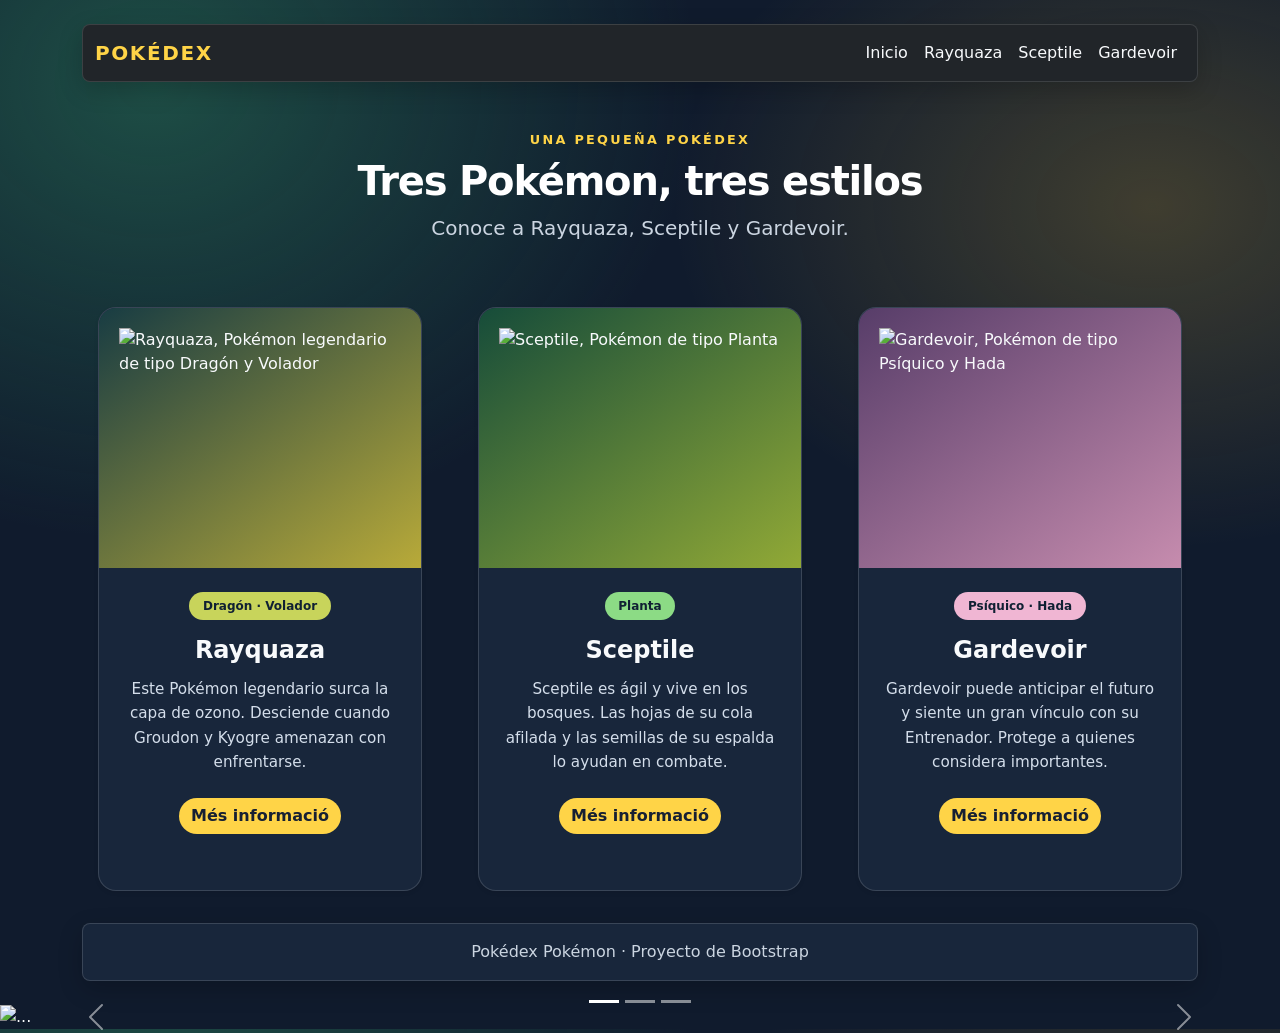
==== index.html @ 6d461c9d "first commit" ====
﻿<!DOCTYPE html>
<html lang="es">
<head>
    <meta charset="UTF-8">
    <meta name="viewport" content="width=device-width, initial-scale=1.0">
    <meta name="description" content="Descubre a Rayquaza, Sceptile y Gardevoir.">

    <title>Pokédex | Pokémon</title>
    <link href="https://cdn.jsdelivr.net/npm/bootstrap@5.3.8/dist/css/bootstrap.min.css" rel="stylesheet" integrity="sha384-sRIl4kxILFvY47J16cr9ZwB07vP4J8+LH7qKQnuqkuIAvNWLzeN8tE5YBujZqJLB" crossorigin="anonymous">
    <link rel="stylesheet" href="css/main.css">
</head>
<body>
    <div class="container my-4">
        <nav class="navbar navbar-expand-lg navbar-dark bg-dark rounded-3">
            <div class="container">
                <a class="navbar-brand" href="#inicio">Pokédex</a>
                <button class="navbar-toggler" type="button" data-bs-toggle="collapse" data-bs-target="#navbarNav" aria-controls="navbarNav" aria-expanded="false" aria-label="Abrir navegación">
                    <span class="navbar-toggler-icon"></span>
                </button>
                <div class="collapse navbar-collapse" id="navbarNav">
                    <ul class="navbar-nav ms-auto">
                        <li class="nav-item"><a class="nav-link active" href="#inicio">Inicio</a></li>
                        <li class="nav-item"><a class="nav-link" href="Paginas/Rayquaza.html">Rayquaza</a></li>
                        <li class="nav-item"><a class="nav-link" href="Paginas/Sceptile.html">Sceptile</a></li>
                        <li class="nav-item"><a class="nav-link" href="Paginas/Gardevoir.html">Gardevoir</a></li>
                    </ul>
                </div>
            </div>
        </nav>

        <main id="inicio" class="my-5">
            <header class="page-heading text-center text-white mb-5">
                <p class="eyebrow mb-2">Una pequeña Pokédex</p>
                <h1>Tres Pokémon, tres estilos</h1>
                <p class="lead">Conoce a Rayquaza, Sceptile y Gardevoir.</p>
            </header>

            <div class="row g-4">
                <div class="col-sm-12 col-md-6 col-lg-4" id="rayquaza">
                    <article class="card pokemon-card pokemon-rayquaza m-3 shadow-sm h-100">
                        <img src="https://raw.githubusercontent.com/PokeAPI/sprites/master/sprites/pokemon/other/official-artwork/384.png" class="card-img-top" alt="Rayquaza, Pokémon legendario de tipo Dragón y Volador" loading="lazy">
                        <div class="card-body text-center">
                            <span class="badge rounded-pill pokemon-type type-rayquaza mb-3">Dragón · Volador</span>
                            <h2 class="card-title"><a href="Paginas/Rayquaza.html" class="stretched-link card-link">Rayquaza</a></h2>
                            <p class="card-text">Este Pokémon legendario surca la capa de ozono. Desciende cuando Groudon y Kyogre amenazan con enfrentarse.</p>
                            <a href="Paginas/Rayquaza.html" class="btn btn-primary btn-pokemon">Més informació</a>
                        </div>
                    </article>
                </div>

                <div class="col-sm-12 col-md-6 col-lg-4" id="sceptile">
                    <article class="card pokemon-card pokemon-sceptile m-3 shadow-sm h-100">
                        <img src="https://raw.githubusercontent.com/PokeAPI/sprites/master/sprites/pokemon/other/official-artwork/254.png" class="card-img-top" alt="Sceptile, Pokémon de tipo Planta" loading="lazy">
                        <div class="card-body text-center">
                            <span class="badge rounded-pill pokemon-type type-sceptile mb-3">Planta</span>
                            <h2 class="card-title"><a href="Paginas/Sceptile.html" class="stretched-link card-link">Sceptile</a></h2>
                            <p class="card-text">Sceptile es ágil y vive en los bosques. Las hojas de su cola afilada y las semillas de su espalda lo ayudan en combate.</p>
                            <a href="Paginas/Sceptile.html" class="btn btn-primary btn-pokemon">Més informació</a>
                        </div>
                    </article>
                </div>

                <div class="col-sm-12 col-md-6 col-lg-4" id="gardevoir">
                    <article class="card pokemon-card pokemon-gardevoir m-3 shadow-sm h-100">
                        <img src="https://raw.githubusercontent.com/PokeAPI/sprites/master/sprites/pokemon/other/official-artwork/282.png" class="card-img-top" alt="Gardevoir, Pokémon de tipo Psíquico y Hada" loading="lazy">
                        <div class="card-body text-center">
                            <span class="badge rounded-pill pokemon-type type-gardevoir mb-3">Psíquico · Hada</span>
                            <h2 class="card-title"><a href="Paginas/Gardevoir.html" class="stretched-link card-link">Gardevoir</a></h2>
                            <p class="card-text">Gardevoir puede anticipar el futuro y siente un gran vínculo con su Entrenador. Protege a quienes considera importantes.</p>
                            <a href="Paginas/Gardevoir.html" class="btn btn-primary btn-pokemon">Més informació</a>
                        </div>
                    </article>
                </div>
            </div>
        </main>
        <footer class="site-footer text-center rounded-3 mt-5 py-3 px-3">
            <p class="mb-0">Pokédex Pokémon · Proyecto de Bootstrap</p>
        </footer>
    </div>
    <div id="carouselExampleIndicators" class="carousel slide">
  <div class="carousel-indicators">
    <button type="button" data-bs-target="#carouselExampleIndicators" data-bs-slide-to="0" class="active" aria-current="true" aria-label="Slide 1"></button>
    <button type="button" data-bs-target="#carouselExampleIndicators" data-bs-slide-to="1" aria-label="Slide 2"></button>
    <button type="button" data-bs-target="#carouselExampleIndicators" data-bs-slide-to="2" aria-label="Slide 3"></button>
  </div>
  <div class="carousel-inner">
    <div class="carousel-item active">
      <img src="..." class="d-block w-100" alt="...">
    </div>
    <div class="carousel-item">
      <img src="..." class="d-block w-100" alt="...">
    </div>
    <div class="carousel-item">
      <img src="..." class="d-block w-100" alt="...">
    </div>
  </div>
  <button class="carousel-control-prev" type="button" data-bs-target="#carouselExampleIndicators" data-bs-slide="prev">
    <span class="carousel-control-prev-icon" aria-hidden="true"></span>
    <span class="visually-hidden">Previous</span>
  </button>
  <button class="carousel-control-next" type="button" data-bs-target="#carouselExampleIndicators" data-bs-slide="next">
    <span class="carousel-control-next-icon" aria-hidden="true"></span>
    <span class="visually-hidden">Next</span>
  </button>
</div>

    <script src="https://cdn.jsdelivr.net/npm/bootstrap@5.3.8/dist/js/bootstrap.bundle.min.js" integrity="sha384-FKyoEForCGlyvwx9Hj09JcYn3nv7wiPVlz7YYwJrWVcXK/BmnVDxM+D2scQbITxI" crossorigin="anonymous"></script>
</body>
</html>
---- css/main.css ----
﻿body {
  min-height: 100vh;
  background:
    radial-gradient(ellipse at 12% 8%, rgba(48, 148, 103, 0.42), transparent 34rem),
    radial-gradient(ellipse at 90% 20%, rgba(230, 184, 57, 0.22), transparent 30rem),
    #101b2d;
  color: #f8fafc;
  font-family: system-ui, -apple-system, "Segoe UI", sans-serif;
}

.navbar {
  background: rgba(8, 17, 31, 0.88);
  border: 1px solid rgba(255, 255, 255, 0.12);
  box-shadow: 0 8px 24px rgba(0, 0, 0, 0.2);
}

.navbar-brand {
  color: #ffd447 !important;
  font-weight: 800;
  letter-spacing: 0.08em;
  text-transform: uppercase;
}

.nav-link {
  color: #f8fafc !important;
  transition: color 0.2s ease, transform 0.2s ease;
}

.nav-link:hover,
.nav-link:focus {
  color: #ffd447 !important;
  transform: translateY(-1px);
}

.page-heading h1 {
  font-weight: 800;
  letter-spacing: -0.03em;
}

.page-heading .lead {
  color: #cbd5e1;
}

.eyebrow {
  color: #ffd447;
  font-size: 0.8rem;
  font-weight: 700;
  letter-spacing: 0.18em;
  text-transform: uppercase;
}

.pokemon-card {
  overflow: hidden;
  border: 1px solid rgba(255, 255, 255, 0.14);
  border-radius: 18px;
  background: #18263b;
  color: #f8fafc;
  box-shadow: 0 12px 28px rgba(0, 0, 0, 0.2);
  transition: transform 0.25s ease, box-shadow 0.25s ease;
}

.pokemon-card:hover {
  transform: translateY(-7px);
  box-shadow: 0 18px 36px rgba(0, 0, 0, 0.35);
}

.card-img-top {
  height: 260px;
  padding: 1.25rem;
  object-fit: contain;
}

.pokemon-rayquaza .card-img-top {
  background: linear-gradient(145deg, #183c43, #b8aa39);
}

.pokemon-sceptile .card-img-top {
  background: linear-gradient(145deg, #164c3a, #91a936);
}

.pokemon-gardevoir .card-img-top {
  background: linear-gradient(145deg, #573d69, #c68cae);
}

.pokemon-card .card-body {
  padding: 1.5rem;
}

.card-title {
  margin-bottom: 0.75rem;
  font-size: 1.5rem;
  font-weight: 750;
}

.card-text {
  min-height: 5.25rem;
  color: #d4deeb;
  font-size: 0.95rem;
  line-height: 1.6;
}

.pokemon-type {
  padding: 0.5rem 0.85rem;
  color: #102033;
  font-weight: 700;
}

.type-rayquaza {
  background: #c8d45b;
}

.type-sceptile {
  background: #8cdb85;
}

.type-gardevoir {
  background: #f0b6d3;
}

.btn.btn-primary.btn-pokemon {
  margin-top: 0.5rem;
  border: 0;
  border-radius: 999px;
  background: #ffd447;
  color: #172033;
  font-weight: 700;
}

.btn.btn-primary.btn-pokemon:hover,
.btn.btn-primary.btn-pokemon:focus {
  background: #ffe27d;
  color: #172033;
}

@media (prefers-reduced-motion: reduce) {
  *,
  *::before,
  *::after {
    scroll-behavior: auto !important;
    transition-duration: 0.01ms !important;
    animation-duration: 0.01ms !important;
  }
}


.site-footer {
  background-color: #18263b;
  border: 1px solid rgba(255, 255, 255, 0.14);
  color: #cbd5e1;
  box-shadow: 0 8px 24px rgba(0, 0, 0, 0.2);
}


.pokemon-card .card-title a {
  color: inherit;
  text-decoration: none;
}

.pokemon-card .card-body .btn-pokemon {
  position: relative;
  z-index: 2;
}
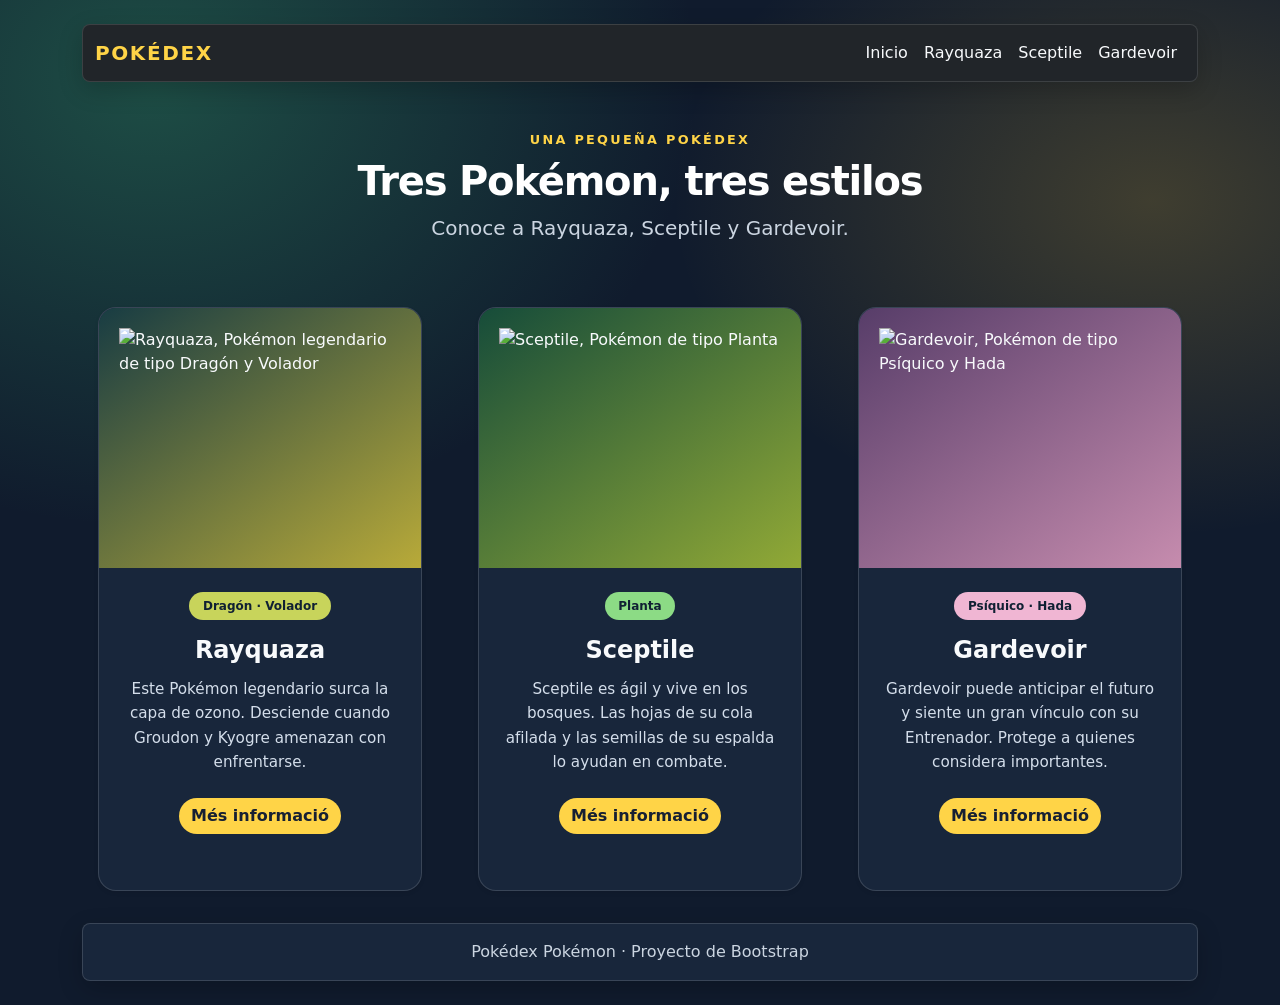
==== commit af4aa12e: "Carousel" ====
--- a/index.html
+++ b/index.html
@@ -77,40 +77,6 @@
             <p class="mb-0">Pokédex Pokémon · Proyecto de Bootstrap</p>
         </footer>
     </div>
-    <div id="carouselExampleIndicators" class="carousel slide">
-  <div class="carousel-indicators">
-    <button type="button" data-bs-target="#carouselExampleIndicators" data-bs-slide-to="0" class="active" aria-current="true" aria-label="Slide 1"></button>
-    <button type="button" data-bs-target="#carouselExampleIndicators" data-bs-slide-to="1" aria-label="Slide 2"></button>
-    <button type="button" data-bs-target="#carouselExampleIndicators" data-bs-slide-to="2" aria-label="Slide 3"></button>
-  </div>
-  <div class="carousel-inner">
-    <div class="carousel-item active">
-      <img src="..." class="d-block w-100" alt="...">
-    </div>
-    <div class="carousel-item">
-      <img src="..." class="d-block w-100" alt="...">
-    </div>
-    <div class="carousel-item">
-      <img src="..." class="d-block w-100" alt="...">
-    </div>
-  </div>
-  <button class="carousel-control-prev" type="button" data-bs-target="#carouselExampleIndicators" data-bs-slide="prev">
-    <span class="carousel-control-prev-icon" aria-hidden="true"></span>
-    <span class="visually-hidden">Previous</span>
-  </button>
-  <button class="carousel-control-next" type="button" data-bs-target="#carouselExampleIndicators" data-bs-slide="next">
-    <span class="carousel-control-next-icon" aria-hidden="true"></span>
-    <span class="visually-hidden">Next</span>
-  </button>
-</div>
-
     <script src="https://cdn.jsdelivr.net/npm/bootstrap@5.3.8/dist/js/bootstrap.bundle.min.js" integrity="sha384-FKyoEForCGlyvwx9Hj09JcYn3nv7wiPVlz7YYwJrWVcXK/BmnVDxM+D2scQbITxI" crossorigin="anonymous"></script>
 </body>
-</html>
-
-
-
-
-
-
-
+</html>
